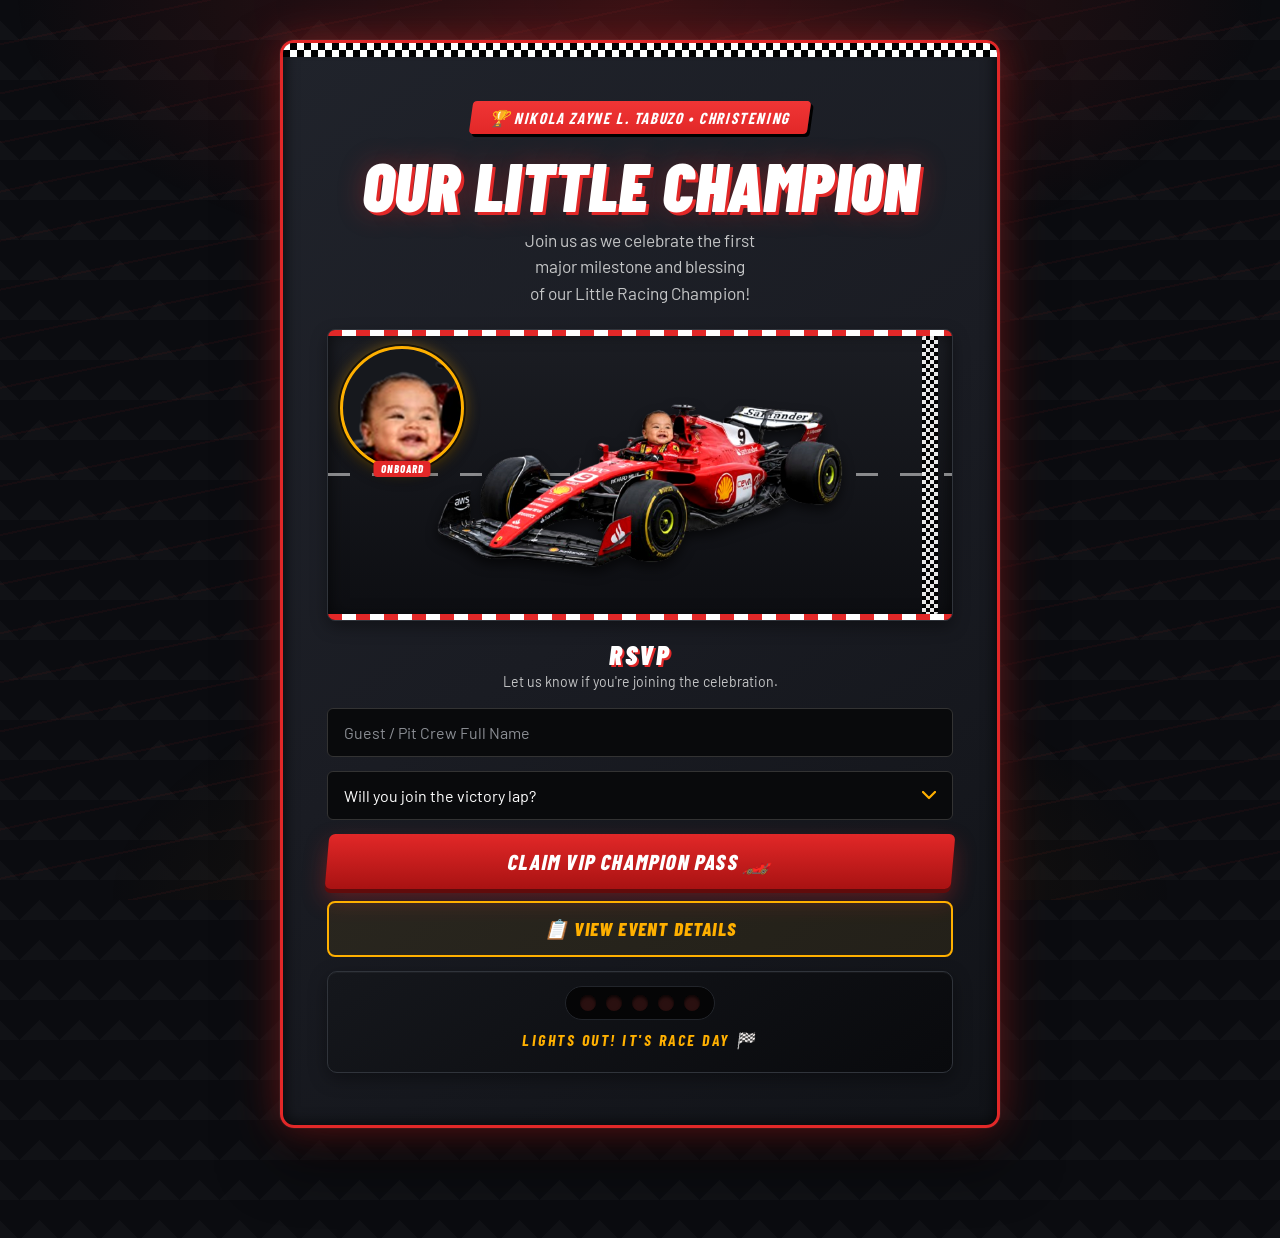
==== index.html @ 33c2bd57 "9/20/206" ====
<!DOCTYPE html>
<html lang="en">

<head>
  <meta charset="UTF-8">
  <meta name="viewport" content="width=device-width, initial-scale=1.0">

  <title>You are Invited for Nikola Zayne's Baptism Ceremony</title>

  <!-- Link preview (shows when the link is shared in Messenger, Viber, Gmail, etc.) -->
  <meta name="description" content="Nov 8, 2026 - Sto. Tomas De Villanueva Parish Church, Pasig. Tap to see the details and RSVP.">
  <meta name="theme-color" content="#e22828">
  <meta property="og:type" content="website">
  <meta property="og:url" content="https://noob3dor.github.io/niknikchristianwelcomeday/">
  <meta property="og:image" content="https://noob3dor.github.io/niknikchristianwelcomeday/images/niknikcar.png">
  <meta property="og:image:alt" content="Nikola Zayne's little racing champion car">
  <meta property="og:title" content="You're invited! Nikola Zayne's Baptism 🏁">
  <meta property="og:description" content="Nov 8, 2026 - Sto. Tomas De Villanueva Parish Church, Pasig. Tap to see the details and RSVP.">

  <!-- Fonts: Barlow Condensed (headlines) + Barlow (body) -->
  <link rel="preconnect" href="https://fonts.googleapis.com">
  <link rel="preconnect" href="https://fonts.gstatic.com" crossorigin>
  <link
    href="https://fonts.googleapis.com/css2?family=Barlow:wght@400;500;600;700&family=Barlow+Condensed:ital,wght@0,600;0,700;1,700;1,800;1,900&display=swap"
    rel="stylesheet">

  <link rel="stylesheet" href="design/style.css">
</head>

<body>

  <div class="invite-card">

  <!-- FLIP CARD: front = track + car + RSVP, back = event details -->
  <div class="flip" id="flip">
  <div class="flip-inner" id="flipInner">

  <!-- FRONT -->
  <div class="flip-face flip-front" id="flipFront">

  <!-- TOP: title -->
  <div class="invite-top">

    <!-- BADGE -->
    <span class="badge">
      🏆 NIKOLA ZAYNE L. TABUZO • CHRISTENING
    </span>


    <!-- MAIN TITLE -->
    <h1>
      OUR LITTLE CHAMPION
    </h1>


    <!-- SUBTITLE -->
    <p class="subtitle">
      Join us as we celebrate the first major milestone and blessing
      of our Little Racing Champion!
    </p>


  </div>
  <!-- /invite-top -->

  <!-- RACE TRACK + CAR + RSVP + DETAILS BUTTON -->
  <div class="invite-bottom">

    <!-- RACE TRACK + F1 CAR (first thing guests see, above the form) -->
    <!--
      If the car looks like it is driving backwards, change
      class="pit-lane" to class="pit-lane face-left"
    -->

    <div
      class="pit-lane"
      id="pitLane"
      role="button"
      tabindex="0"
      aria-label="Watch the race car take a victory lap"
      title="Tap for a victory lap!"
    >

      <span class="track-line"></span>

      <span class="finish-line"></span>

      <!-- close-up of the little driver (zoomed crop of the car photo) -->
      <span class="driver-cam" aria-hidden="true">
        <span class="driver-cam-face"></span>
        <span class="driver-cam-tag">ONBOARD</span>
      </span>

      <div class="car-run" id="carRun">
        <img
          src="images/niknikcar.png"
          class="f1-car"
          alt=""
        >
      </div>

    </div>

    <!-- RSVP -->

    <form
      class="rsvp-form"
      id="rsvpForm"
    >

      <div class="rsvp-head">
        <span class="rsvp-title">RSVP</span>
        <span class="rsvp-note">Let us know if you're joining the celebration.</span>
      </div>


      <label class="sr-only" for="name">Guest full name</label>

      <input
        type="text"
        id="name"
        name="name"
        placeholder="Guest / Pit Crew Full Name"
        autocomplete="name"
        required
      >


      <label class="sr-only" for="attendance">Attendance</label>

      <select
        id="attendance"
        name="attendance"
        required
      >

        <option
          value=""
          disabled
          selected
        >
          Will you join the victory lap?
        </option>

        <option value="Yes, I will be there!">
          🏁 YES! Count me in for the celebration
        </option>

        <option value="Sorry, I can't make it">
          ❌ NO - Out of the Pit Lane
        </option>

      </select>


      <button
        type="submit"
        id="submitBtn"
      >
        CLAIM VIP CHAMPION PASS 🏎️
      </button>

    </form>

    <!-- CONFIRMATION -->

    <div id="confirmation" aria-live="polite"></div>

    <!-- EVENT DETAILS BUTTON -->

    <button
      type="button"
      class="details-toggle"
      id="detailsToggle"
      aria-expanded="false"
      aria-controls="flipBack"
    >
      <span>📋 VIEW EVENT DETAILS</span>
    </button>

    <!-- COUNTDOWN (F1 start lights) -->
    <section class="countdown" aria-label="Countdown to the baptism ceremony">

      <div class="start-lights" aria-hidden="true">
        <i></i><i></i><i></i><i></i><i></i>
      </div>

      <p class="countdown-title" id="countdownTitle">
        LIGHTS OUT IN
      </p>

      <div class="countdown-grid" id="countdown" role="timer">

        <div class="cd-box">
          <span class="cd-num" id="cdDays">--</span>
          <span class="cd-unit">DAYS</span>
        </div>

        <div class="cd-box">
          <span class="cd-num" id="cdHours">--</span>
          <span class="cd-unit">HRS</span>
        </div>

        <div class="cd-box">
          <span class="cd-num" id="cdMins">--</span>
          <span class="cd-unit">MINS</span>
        </div>

        <div class="cd-box">
          <span class="cd-num" id="cdSecs">--</span>
          <span class="cd-unit">SECS</span>
        </div>

      </div>

    </section>

  </div>
  <!-- /invite-bottom -->

  </div>
  <!-- /front -->

  <!-- BACK -->
  <div class="flip-face flip-back" id="flipBack" aria-hidden="true" inert>

    <!-- EVENT DETAILS (on the back of the card) -->

    <section class="race-details" id="raceDetails">

      <div class="race-details-header">

        <span class="checkered-mini">🏁</span>

        <div>
          <span class="details-kicker">
            RACE DAY
          </span>

          <h2>
            EVENT DETAILS
          </h2>
        </div>

        <span class="checkered-mini">🏁</span>

      </div>


      <!-- DATE -->

      <div class="race-detail-item">

        <div class="detail-icon">
          📅
        </div>

        <div class="detail-content">

          <span class="detail-label">
            DATE
          </span>

          <strong>
            November 08, 2026
          </strong>

        </div>

      </div>


      <!-- BAPTISM -->

      <div class="race-detail-item">

        <div class="detail-icon">
          🕊️
        </div>

        <div class="detail-content">

          <span class="detail-label">
            BAPTISM CEREMONY
          </span>

          <strong>
            Starts at 11:00 AM
          </strong>

        </div>

      </div>


      <!-- CHURCH -->

      <div class="race-detail-item long-detail">

        <div class="detail-icon">
          ⛪
        </div>

        <div class="detail-content">

          <span class="detail-label">
            CHURCH
          </span>

          <strong>
            <span class="place-name">Sto. Tomas De Villanueva Parish Church</span>
            <span class="place-address">
              Santolan, Pasig City<br>
              Diocese of Pasig<br>
              151 Evangelista Avenue, Pasig<br>
              Metro Manila
            </span>
          </strong>

          <a
            class="detail-link"
            href="https://www.google.com/maps/search/?api=1&amp;query=Sto.+Tomas+De+Villanueva+Parish+Church+Santolan+Pasig"
            target="_blank"
            rel="noopener"
          >
            🗺️ GET DIRECTIONS
          </a>

        </div>

      </div>


      <!-- RECEPTION -->

      <div class="race-detail-item">

        <div class="detail-icon">
          🏆
        </div>

        <div class="detail-content">

          <span class="detail-label">
            RECEPTION
          </span>

          <strong>
            01:00 PM — 03:00 PM
          </strong>

        </div>

      </div>


      <!-- RECEPTION VENUE -->

      <div class="race-detail-item long-detail">

        <div class="detail-icon">
          📍
        </div>

        <div class="detail-content">

          <span class="detail-label">
            VICTORY PARTY PADDOCK
          </span>

          <strong>
            <span class="place-name">Jollibee Amang Santolan</span>
            <span class="place-address">
              LEVEL 1 AD CENTER SQUARE<br>
              A. Rodriguez Street Corner<br>
              Evangelista Street, Santolan
            </span>
          </strong>

          <a
            class="detail-link"
            href="https://www.google.com/maps/search/?api=1&amp;query=Jollibee+Amang+Santolan+Pasig"
            target="_blank"
            rel="noopener"
          >
            🗺️ GET DIRECTIONS
          </a>

        </div>

      </div>


      <!-- ATTIRE -->

      <div class="race-detail-item">

        <div class="detail-icon">
          👕
        </div>

        <div class="detail-content">

          <span class="detail-label">
            ATTIRE
          </span>

          <strong>
            Any
          </strong>

        </div>

      </div>

    </section>

    <button type="button" class="details-toggle back-toggle" id="backToggle">
      <span>🏁 BACK TO RSVP</span>
    </button>

  </div>
  <!-- /back -->

  </div>
  </div>
  <!-- /flip -->

  </div>


  <!-- VROOM SOUND -->

  <audio
    id="vroomSound"
    preload="auto"
  >
    <source
      src="audio/vroom.mp3"
      type="audio/mpeg"
    >
  </audio>


  <!-- EXISTING RSVP JAVASCRIPT (unchanged) -->

  <script src="js/script.js"></script>


  <!-- VROOM AUTOPLAY - NO BUTTON -->

  <script>

    const vroomSound =
      document.getElementById("vroomSound");

    let vroomPlayed = false;


    function playVroom() {

      if (vroomPlayed) {
        return;
      }

      vroomSound.currentTime = 0;

      const playPromise =
        vroomSound.play();

      if (playPromise !== undefined) {

        playPromise
          .then(() => {

            vroomPlayed = true;

          })
          .catch(() => {

            /*
              Autoplay may be blocked
              by the browser.

              First tap/click will
              automatically retry it.
            */

          });

      }

    }


    /* Try autoplay on page load */

    window.addEventListener(
      "load",
      playVroom
    );


    /*
      Invisible fallback.
      NO START BUTTON.
    */

    document.addEventListener(
      "click",
      playVroom,
      { once: true }
    );

    document.addEventListener(
      "touchstart",
      playVroom,
      { once: true }
    );

  </script>


  <!-- ANIMATIONS: start lights, countdown ticks, car lap, RSVP confetti
       (visual only, does not touch the RSVP logic in js/script.js) -->

  <script>

    (function () {

      const reduceMotion =
        window.matchMedia(
          "(prefers-reduced-motion: reduce)"
        ).matches;


      /* =========================================
         START LIGHTS
         Light up one by one, then LIGHTS OUT
         (the car launches right after)
      ========================================= */

      const lights =
        Array.from(
          document.querySelectorAll(".start-lights i")
        );

      if (!reduceMotion) {

        lights.forEach((light, index) => {

          setTimeout(() => {
            light.classList.add("on");
          }, 500 + index * 260);

        });

        setTimeout(() => {

          lights.forEach((light) => {
            light.classList.remove("on");
          });

        }, 500 + lights.length * 260 + 500);

      }


      /* =========================================
         COUNTDOWN (Nov 8, 2026, 11:00 AM PH time)
      ========================================= */

      const target =
        new Date("2026-11-08T11:00:00+08:00").getTime();

      const daysEl  = document.getElementById("cdDays");
      const hoursEl = document.getElementById("cdHours");
      const minsEl  = document.getElementById("cdMins");
      const secsEl  = document.getElementById("cdSecs");
      const gridEl  = document.getElementById("countdown");
      const titleEl = document.getElementById("countdownTitle");

      const pad =
        (value) => String(value).padStart(2, "0");

      function setNum(element, value) {

        if (element.textContent === value) {
          return;
        }

        element.textContent = value;

        if (!reduceMotion) {

          element.classList.remove("tick");

          void element.offsetWidth;

          element.classList.add("tick");

        }

      }

      let timer = null;

      function tick() {

        const diff =
          target - Date.now();

        if (diff <= 0) {

          titleEl.textContent =
            "LIGHTS OUT! IT'S RACE DAY 🏁";

          gridEl.style.display =
            "none";

          if (timer) {
            clearInterval(timer);
          }

          return;

        }

        const totalSeconds =
          Math.floor(diff / 1000);

        setNum(daysEl,  pad(Math.floor(totalSeconds / 86400)));
        setNum(hoursEl, pad(Math.floor((totalSeconds % 86400) / 3600)));
        setNum(minsEl,  pad(Math.floor((totalSeconds % 3600) / 60)));
        setNum(secsEl,  pad(totalSeconds % 60));

      }

      tick();

      timer =
        setInterval(tick, 1000);


      /* =========================================
         CAR VICTORY LAP
         Tap / click the track (or press Enter)
      ========================================= */

      const pitLane   = document.getElementById("pitLane");
      const carRun    = document.getElementById("carRun");
      const trackLine = pitLane.querySelector(".track-line");

      let lapping = false;

      function playVroomAgain() {

        const sound =
          document.getElementById("vroomSound");

        try {

          sound.currentTime = 0;

          const promise = sound.play();

          if (promise && promise.catch) {
            promise.catch(() => {});
          }

        } catch (error) {
          /* ignore */
        }

      }

      function driveLap(withSound) {

        if (
          reduceMotion ||
          lapping ||
          typeof carRun.animate !== "function"
        ) {
          return;
        }

        lapping = true;

        const dir =
          pitLane.classList.contains("face-left") ? -1 : 1;

        const out  = "calc(50% + " + (dir * 115) + "%)";
        const back = "calc(50% - " + (dir * 115) + "%)";

        const lap =
          carRun.animate(
            [
              { left: "50%", offset: 0, easing: "cubic-bezier(0.7, 0, 1, 0.6)" },
              { left: out,   offset: 0.4 },
              { left: back,  offset: 0.4001, easing: "cubic-bezier(0.12, 0.75, 0.2, 1)" },
              { left: "50%", offset: 1 }
            ],
            { duration: 2200 }
          );

        lap.onfinish = () => {
          lapping = false;
        };

        lap.oncancel = () => {
          lapping = false;
        };

        /* road lines rush past as the car comes back in */

        trackLine.animate(
          [
            { backgroundPosition: (dir * 440) + "px 0" },
            { backgroundPosition: "0 0" }
          ],
          {
            duration: 1300,
            delay: 900,
            easing: "cubic-bezier(0.12, 0.75, 0.2, 1)",
            fill: "backwards"
          }
        );

        /* speed streaks behind the car */

        try {

          carRun.animate(
            [
              { opacity: 0 },
              { opacity: 0.9, offset: 0.08 },
              { opacity: 0.9, offset: 0.4 },
              { opacity: 0 }
            ],
            { duration: 2200, pseudoElement: "::before" }
          );

        } catch (error) {
          /* older browsers: skip the streaks */
        }

        if (withSound) {
          playVroomAgain();
        }

      }

      pitLane.addEventListener("click", () => {
        driveLap(true);
      });

      pitLane.addEventListener("keydown", (event) => {

        if (event.key === "Enter" || event.key === " ") {

          event.preventDefault();

          driveLap(true);

        }

      });


      /* =========================================
         CONFETTI (fires when a guest says YES)
      ========================================= */

      function launchConfetti() {

        if (reduceMotion) {
          return;
        }

        const canvas =
          document.createElement("canvas");

        canvas.className = "confetti";

        document.body.appendChild(canvas);

        const ctx =
          canvas.getContext("2d");

        const dpr =
          Math.min(window.devicePixelRatio || 1, 2);

        function resize() {
          canvas.width  = window.innerWidth  * dpr;
          canvas.height = window.innerHeight * dpr;
        }

        resize();

        const colors = [
          "#e22828",
          "#ff5a5a",
          "#ffb000",
          "#f39c12",
          "#ffffff",
          "#2ecc71"
        ];

        const pieces = [];

        function burst(x, y, angle, spread, count) {

          for (let i = 0; i < count; i++) {

            const a =
              angle + (Math.random() - 0.5) * spread;

            const speed =
              8 + Math.random() * 11;

            pieces.push({
              x: x,
              y: y,
              vx: Math.cos(a) * speed,
              vy: Math.sin(a) * speed,
              w: 6 + Math.random() * 7,
              h: 4 + Math.random() * 6,
              rot: Math.random() * Math.PI * 2,
              vr: (Math.random() - 0.5) * 0.4,
              color: colors[Math.floor(Math.random() * colors.length)],
              flag: Math.random() < 0.08,
              age: 0
            });

          }

        }

        const w = window.innerWidth;
        const h = window.innerHeight;

        /* two cannons from the bottom corners */

        burst(0, h * 0.8, -Math.PI / 3, 0.9, 90);
        burst(w, h * 0.8, (-2 * Math.PI) / 3, 0.9, 90);

        /* second burst from the middle */

        setTimeout(() => {
          burst(w / 2, h * 0.55, -Math.PI / 2, 2.6, 80);
        }, 350);

        function frame() {

          ctx.setTransform(1, 0, 0, 1, 0, 0);

          ctx.clearRect(0, 0, canvas.width, canvas.height);

          for (let i = pieces.length - 1; i >= 0; i--) {

            const p = pieces[i];

            p.age++;

            p.vy += 0.28;

            p.vx *= 0.992;

            p.vy *= 0.992;

            p.x += p.vx;

            p.y += p.vy;

            p.rot += p.vr;

            if (p.y > h + 40 || p.age > 300) {
              pieces.splice(i, 1);
              continue;
            }

            ctx.setTransform(
              dpr, 0, 0, dpr,
              p.x * dpr, p.y * dpr
            );

            ctx.rotate(p.rot);

            if (p.flag) {

              ctx.font = "20px serif";

              ctx.fillText("🏁", -10, 8);

            } else {

              ctx.fillStyle = p.color;

              ctx.fillRect(-p.w / 2, -p.h / 2, p.w, p.h);

            }

          }

          if (pieces.length > 0) {

            requestAnimationFrame(frame);

          } else {

            canvas.remove();

          }

        }

        requestAnimationFrame(frame);

      }

      /* =========================================
         FLIP CARD
         "View event details" turns the card over,
         "Back to RSVP" turns it back
      ========================================= */

      const flip      = document.getElementById("flip");
      const flipInner = document.getElementById("flipInner");
      const frontFace = document.getElementById("flipFront");
      const backFace  = document.getElementById("flipBack");
      const detailsBtn = document.getElementById("detailsToggle");
      const backBtn    = document.getElementById("backToggle");

      let flipped = false;

      /* the card is as tall as the face that is showing */

      function fitFlipHeight() {

        const face = flipped ? backFace : frontFace;

        flipInner.style.height = face.offsetHeight + "px";

      }

      /* once the turn is done, the side facing away is collapsed so its
         (taller) content doesn't add empty scroll space under the card */

      let parkTimer = null;

      function parkHiddenFace() {

        (flipped ? frontFace : backFace).classList.add("is-parked");

      }

      function setFlipped(value) {

        flipped = value;

        clearTimeout(parkTimer);

        frontFace.classList.remove("is-parked");
        backFace.classList.remove("is-parked");

        parkTimer = setTimeout(parkHiddenFace, reduceMotion ? 0 : 850);

        flip.classList.toggle("is-flipped", flipped);

        /* the hidden side can't be focused or read out */

        frontFace.inert = flipped;
        backFace.inert  = !flipped;

        frontFace.setAttribute("aria-hidden", String(flipped));
        backFace.setAttribute("aria-hidden", String(!flipped));

        detailsBtn.setAttribute("aria-expanded", String(flipped));

        fitFlipHeight();

        /* bring the top of the card back into view */

        const top = flip.getBoundingClientRect().top;

        if (top < 0) {

          window.scrollBy({
            top: top - 12,
            behavior: reduceMotion ? "auto" : "smooth"
          });

        }

        (flipped ? backBtn : detailsBtn).focus({ preventScroll: true });

      }

      detailsBtn.addEventListener("click", () => setFlipped(true));

      backBtn.addEventListener("click", () => setFlipped(false));

      document.addEventListener("keydown", (event) => {

        if (event.key === "Escape" && flipped) {
          setFlipped(false);
        }

      });

      /* keep the height right when content changes
         (fonts load, RSVP confirmation appears, window resizes) */

      if (typeof ResizeObserver === "function") {

        const ro = new ResizeObserver(fitFlipHeight);

        ro.observe(frontFace);
        ro.observe(backFace);

      }

      window.addEventListener("resize", fitFlipHeight);

      window.addEventListener("load", fitFlipHeight);

      fitFlipHeight();


      /* Watch the confirmation box (set by js/script.js) */

      const confirmation =
        document.getElementById("confirmation");

      let celebrated = false;

      new MutationObserver(() => {

        if (
          !celebrated &&
          confirmation.classList.contains("attending-msg")
        ) {

          celebrated = true;

          launchConfetti();

          driveLap(true);

        }

      }).observe(
        confirmation,
        { attributes: true, attributeFilter: ["class", "style"] }
      );

    })();

  </script>

</body>

</html>
---- design/style.css ----
:root {
  --bg-color: #0b0c10;
  --card-bg: #1a1c23;
  --accent-color: #e22828;
  --accent-deep: #a81212;
  --secondary-accent: #f39c12;
  --gold: #ffb000;
  --text-color: #ffffff;
  --subtext-color: #c5c6c7;
  --panel: #101216;
  --line: #292d33;

  --font-display:
    "Barlow Condensed",
    "Arial Narrow",
    "Arial Black",
    Arial,
    sans-serif;

  --font-body:
    "Barlow",
    "Segoe UI",
    Arial,
    Helvetica,
    sans-serif;
}


/* =========================================
   RESET
========================================= */

* {
  box-sizing: border-box;
  margin: 0;
  padding: 0;
}


/* Visually hidden (for accessible form labels) */

.sr-only {
  position: absolute;

  width: 1px;
  height: 1px;

  overflow: hidden;

  clip: rect(0, 0, 0, 0);

  white-space: nowrap;
}


/* =========================================
   BODY
========================================= */

body {
  position: relative;

  min-height: 100vh;

  display: flex;
  align-items: center;
  justify-content: center;

  padding: 30px 20px 100px;

  overflow-x: hidden;

  background-color: var(--bg-color);

  background-image:
    linear-gradient(
      45deg,
      rgba(255, 255, 255, 0.025) 25%,
      transparent 25%
    ),
    linear-gradient(
      -45deg,
      rgba(255, 255, 255, 0.025) 25%,
      transparent 25%
    );

  background-size: 40px 40px;

  color: var(--text-color);

  font-family: var(--font-body);
}


/* Red glow + speed streaks behind the card */

body::before {
  content: "";

  position: fixed;

  inset: 0;

  z-index: 0;

  pointer-events: none;

  background:
    radial-gradient(
      ellipse 70% 45% at 50% 0%,
      rgba(226, 40, 40, 0.22),
      transparent 70%
    ),
    radial-gradient(
      ellipse 60% 40% at 50% 100%,
      rgba(243, 156, 18, 0.10),
      transparent 70%
    ),
    repeating-linear-gradient(
      -12deg,
      transparent 0,
      transparent 46px,
      rgba(226, 40, 40, 0.05) 46px,
      rgba(226, 40, 40, 0.05) 48px
    );
}


/* =========================================
   INVITATION CARD
========================================= */

.invite-card {
  position: relative;

  width: 100%;
  max-width: 480px;

  padding: 34px 30px 30px;

  background:
    linear-gradient(
      145deg,
      #20232b 0%,
      var(--card-bg) 50%,
      #111318 100%
    );

  border: 3px solid var(--accent-color);

  border-radius: 14px;

  box-shadow:
    0 0 0 1px rgba(255, 255, 255, 0.04),
    0 0 40px rgba(226, 40, 40, 0.42),
    0 30px 60px rgba(0, 0, 0, 0.55),
    inset 0 0 15px rgba(0, 0, 0, 0.8);

  overflow: visible;

  z-index: 10;

  text-align: center;

  animation:
    cardIn 0.7s cubic-bezier(0.2, 0.8, 0.2, 1) backwards,
    cardGlow 4s ease-in-out 1s infinite;
}


@keyframes cardIn {

  from {
    opacity: 0;
    transform: translateY(18px);
  }

  to {
    opacity: 1;
    transform: translateY(0);
  }

}


/* =========================================
   CHECKERED TOP STRIP
========================================= */

.invite-card::before {
  content: "";

  position: absolute;

  top: 0;
  left: 0;

  width: 100%;
  height: 14px;

  background:
    linear-gradient(
      45deg,
      #000 25%,
      transparent 25%
    ),
    linear-gradient(
      -45deg,
      #000 25%,
      transparent 25%
    ),
    linear-gradient(
      45deg,
      transparent 75%,
      #000 75%
    ),
    linear-gradient(
      -45deg,
      transparent 75%,
      #000 75%
    );

  background-size: 14px 14px;

  background-position:
    0 0,
    0 7px,
    7px -7px,
    -7px 0;

  background-color: #fff;

  border-radius: 10px 10px 0 0;

  z-index: 1;
}


/* =========================================
   CONTENT LAYER
========================================= */

.badge,
h1,
.subtitle,
.countdown,
.race-details,
.rsvp-form,
#confirmation {
  position: relative;
  z-index: 20;
}


/* =========================================
   BADGE
========================================= */

.badge {
  display: inline-block;

  max-width: 100%;

  background:
    linear-gradient(
      180deg,
      #f03535 0%,
      var(--accent-color) 100%
    );

  color: #fff;

  padding: 7px 18px;

  border-radius: 4px;

  font-family: var(--font-display);

  font-size: 0.92rem;

  font-weight: 700;

  font-style: italic;

  margin-top: 12px;
  margin-bottom: 14px;

  text-transform: uppercase;

  letter-spacing: 1.6px;

  line-height: 1.2;

  transform: skew(-8deg);

  box-shadow:
    3px 3px 0 #000;
}


/* =========================================
   MAIN TITLE
========================================= */

h1 {
  font-family: var(--font-display);

  font-size: 3.4rem;

  margin-bottom: 8px;

  color: #fff;

  text-transform: uppercase;

  letter-spacing: 0.5px;

  font-style: italic;

  font-weight: 900;

  line-height: 0.98;

  text-shadow:
    3px 3px 0 var(--accent-color),
    0 0 26px rgba(226, 40, 40, 0.35);
}


/* =========================================
   SUBTITLE
========================================= */

p.subtitle {
  font-family: var(--font-body);

  color: var(--subtext-color);

  max-width: 34ch;

  margin: 0 auto 22px;

  font-size: 1rem;

  font-weight: 400;

  line-height: 1.55;

  text-align: center;

  text-wrap: balance;
}


/* =========================================
   COUNTDOWN
========================================= */

.countdown {
  margin: 0 0 22px;

  padding: 14px 12px 14px;

  background:
    linear-gradient(
      145deg,
      #15171c 0%,
      #090a0d 100%
    );

  border: 1px solid #30343b;

  border-radius: 10px;

  box-shadow:
    0 6px 18px rgba(0, 0, 0, 0.35),
    inset 0 1px 0 rgba(255, 255, 255, 0.04);
}


/* The F1 start lights: the one animated moment on page load */

.start-lights {
  display: flex;

  justify-content: center;

  gap: 10px;

  margin-bottom: 12px;

  padding: 8px 14px;

  width: max-content;
  max-width: 100%;

  margin-left: auto;
  margin-right: auto;

  background: #050506;

  border: 1px solid #22252b;

  border-radius: 999px;
}


.start-lights i {
  display: block;

  width: 16px;
  height: 16px;

  border-radius: 50%;

  background: #2a1010;

  box-shadow:
    inset 0 2px 3px rgba(0, 0, 0, 0.7);

  transition:
    background 0.12s ease,
    box-shadow 0.12s ease;
}


.start-lights i.on {
  background: #ff2a2a;

  box-shadow:
    0 0 10px 2px rgba(255, 42, 42, 0.85),
    0 0 22px 4px rgba(255, 42, 42, 0.45),
    inset 0 -2px 4px rgba(120, 0, 0, 0.6);
}


.countdown-title {
  margin-bottom: 10px;

  color: var(--gold);

  font-family: var(--font-display);

  font-size: 1rem;

  font-weight: 700;

  font-style: italic;

  letter-spacing: 2.5px;

  line-height: 1;
}


.countdown-grid {
  display: grid;

  grid-template-columns: repeat(4, 1fr);

  gap: 8px;
}


.cd-box {
  display: flex;

  flex-direction: column;

  align-items: center;

  gap: 2px;

  padding: 9px 4px 8px;

  background: var(--panel);

  border: 1px solid var(--line);

  border-bottom: 3px solid var(--accent-color);

  border-radius: 6px;
}


.cd-num {
  font-family: var(--font-display);

  font-size: 2.1rem;

  font-weight: 800;

  font-style: italic;

  line-height: 1;

  color: #fff;

  font-variant-numeric: tabular-nums;
}


.cd-unit {
  color: var(--gold);

  font-family: var(--font-body);

  font-size: 0.62rem;

  font-weight: 700;

  letter-spacing: 1.6px;
}


/* =========================================
   EVENT DETAILS
========================================= */

.race-details {
  position: relative;

  margin: 0 0 26px;

  padding: 18px 14px 14px;

  background:
    linear-gradient(
      145deg,
      #15171c 0%,
      #090a0d 100%
    );

  border: 1px solid #30343b;

  border-radius: 10px;

  overflow: hidden;

  box-shadow:
    0 6px 18px rgba(0, 0, 0, 0.35),
    inset 0 1px 0 rgba(255, 255, 255, 0.04);
}


/* =========================================
   RED RACING STRIPE
========================================= */

.race-details::before {
  content: "";

  position: absolute;

  top: 0;
  left: 0;

  width: 100%;
  height: 4px;

  background:
    linear-gradient(
      90deg,
      #e10600 0%,
      #ff3131 50%,
      #e10600 100%
    );
}


/* =========================================
   EVENT DETAILS HEADER
========================================= */

.race-details-header {
  display: flex;

  align-items: center;
  justify-content: center;

  gap: 12px;

  margin-bottom: 15px;

  padding-bottom: 12px;

  border-bottom: 1px solid var(--line);
}


.details-kicker {
  display: block;

  text-align: center;

  color: var(--gold);

  font-family: var(--font-body);

  font-size: 10px;

  font-weight: 800;

  letter-spacing: 3px;

  line-height: 1;
}


.race-details-header h2 {
  margin: 4px 0 0;

  color: #fff;

  font-family: var(--font-display);

  font-size: 1.9rem;

  font-style: italic;

  font-weight: 900;

  letter-spacing: 0.8px;

  line-height: 1;

  text-align: center;
}


.checkered-mini {
  font-size: 20px;
}


/* =========================================
   EVENT DETAIL ITEMS
========================================= */

.race-detail-item {
  display: flex;

  align-items: center;

  gap: 12px;

  margin-bottom: 9px;

  padding: 14px;

  background: var(--panel);

  border: 1px solid var(--line);

  border-left: 4px solid #e10600;

  border-radius: 7px;

  transition:
    transform 0.2s ease,
    border-color 0.2s ease,
    background 0.2s ease;
}


.race-detail-item:last-child {
  margin-bottom: 0;
}


.race-detail-item:hover {
  transform: translateX(3px);

  border-left-color: var(--gold);

  background: #14171c;
}


/* =========================================
   EVENT ICON
========================================= */

.detail-icon {
  flex: 0 0 38px;

  width: 38px;
  height: 38px;

  display: flex;

  align-items: center;
  justify-content: center;

  background:
    linear-gradient(
      145deg,
      #23262e,
      #16181d
    );

  border: 1px solid #363a42;

  border-radius: 8px;

  font-size: 18px;
}


/* =========================================
   EVENT TEXT
========================================= */

.detail-content {
  min-width: 0;

  flex: 1;

  display: flex;

  flex-direction: column;

  align-items: center;

  gap: 5px;

  text-align: center;
}


.detail-label {
  color: var(--gold);

  font-family: var(--font-body);

  font-size: 10.5px;

  font-weight: 800;

  letter-spacing: 1.6px;

  line-height: 1.2;

  text-align: center;
}


.detail-content strong {
  width: 100%;

  color: #f4f4f4;

  font-family: var(--font-body);

  font-size: 15px;

  line-height: 1.5;

  font-weight: 600;

  text-align: center;

  text-wrap: balance;
}


/* =========================================
   LONG DETAILS / ADDRESSES
========================================= */

/*
   CHURCH and VICTORY PARTY PADDOCK:
   bold place name first, softer address below it.
*/

.race-detail-item.long-detail
.detail-content strong {
  display: flex;

  flex-direction: column;

  align-items: center;

  gap: 4px;
}


.place-name {
  color: #fff;

  font-family: var(--font-display);

  font-size: 1.2rem;

  font-weight: 700;

  font-style: italic;

  line-height: 1.15;

  letter-spacing: 0.3px;
}


.place-address {
  color: var(--subtext-color);

  font-size: 13px;

  font-weight: 500;

  line-height: 1.55;
}


/* =========================================
   SMALL ACTION LINKS (directions)
========================================= */

.detail-link {
  display: inline-block;

  margin-top: 4px;

  padding: 6px 14px;

  border: 1px solid rgba(255, 176, 0, 0.55);

  border-radius: 999px;

  color: var(--gold);

  font-family: var(--font-body);

  font-size: 10.5px;

  font-weight: 800;

  letter-spacing: 1.2px;

  text-decoration: none;

  transition:
    background 0.2s ease,
    color 0.2s ease,
    border-color 0.2s ease;
}


.detail-link:hover {
  background: var(--gold);

  border-color: var(--gold);

  color: #111;
}


.detail-link:focus-visible,
.rsvp-form input:focus-visible,
.rsvp-form select:focus-visible,
.rsvp-form button:focus-visible {
  outline: 2px solid var(--gold);

  outline-offset: 2px;
}


/* =========================================
   RSVP FORM
========================================= */

.rsvp-head {
  display: flex;

  flex-direction: column;

  align-items: center;

  gap: 4px;

  margin-bottom: 16px;
}


.rsvp-title {
  color: #fff;

  font-family: var(--font-display);

  font-size: 1.7rem;

  font-weight: 900;

  font-style: italic;

  letter-spacing: 3px;

  line-height: 1;

  text-shadow:
    2px 2px 0 var(--accent-color);
}


.rsvp-note {
  color: var(--subtext-color);

  font-size: 0.88rem;

  line-height: 1.4;
}


.rsvp-form input,
.rsvp-form select,
.rsvp-form button {
  width: 100%;

  padding: 14px 16px;

  margin-bottom: 14px;

  border-radius: 6px;

  border: 1px solid #333;

  background: #090a0c;

  color: #fff;

  font-family: var(--font-body);

  font-size: 1rem;

  outline: none;

  transition:
    border-color 0.2s ease,
    box-shadow 0.2s ease;
}


.rsvp-form input::placeholder {
  color: #8b8e94;
}


/* =========================================
   INPUT FOCUS
========================================= */

.rsvp-form input:focus,
.rsvp-form select:focus {
  border-color: var(--secondary-accent);

  box-shadow:
    0 0 0 3px rgba(243, 156, 18, 0.18);
}


/* =========================================
   SELECT
========================================= */

.rsvp-form select {
  cursor: pointer;

  appearance: none;
  -webkit-appearance: none;

  padding-right: 44px;

  background-image:
    url("data:image/svg+xml,%3Csvg xmlns='http://www.w3.org/2000/svg' width='14' height='9' viewBox='0 0 14 9'%3E%3Cpath d='M1 1l6 6 6-6' fill='none' stroke='%23ffb000' stroke-width='2.2' stroke-linecap='round' stroke-linejoin='round'/%3E%3C/svg%3E");

  background-repeat: no-repeat;

  background-position: right 16px center;
}


.rsvp-form select option {
  background: #14161b;

  color: #fff;
}


/* =========================================
   RSVP BUTTON
========================================= */

.rsvp-form button {
  position: relative;

  overflow: hidden;

  margin-bottom: 6px;

  font-family: var(--font-display);

  background:
    linear-gradient(
      180deg,
      #e22828 0%,
      var(--accent-deep) 100%
    );

  color: #fff;

  font-size: 1.35rem;

  font-weight: 800;

  font-style: italic;

  text-transform: uppercase;

  letter-spacing: 1.2px;

  border: none;

  cursor: pointer;

  transition:
    background 0.2s ease,
    box-shadow 0.1s ease,
    transform 0.1s ease;

  transform: skew(-5deg);

  box-shadow:
    0 4px 0 #610b0b,
    0 10px 22px rgba(226, 40, 40, 0.35);
}


/* Light sweep across the button on hover */

.rsvp-form button::after {
  content: "";

  position: absolute;

  top: 0;
  left: -60%;

  width: 40%;
  height: 100%;

  background:
    linear-gradient(
      90deg,
      transparent,
      rgba(255, 255, 255, 0.3),
      transparent
    );

  transform: skewX(-20deg);

  transition: left 0.6s ease;
}


.rsvp-form button:hover::after {
  left: 130%;
}


/* =========================================
   BUTTON HOVER
========================================= */

.rsvp-form button:hover {
  background:
    linear-gradient(
      180deg,
      #ff3333 0%,
      #c41414 100%
    );

  box-shadow:
    0 2px 0 #610b0b,
    0 8px 18px rgba(226, 40, 40, 0.35);

  transform:
    skew(-5deg)
    translateY(2px);
}


/* =========================================
   BUTTON ACTIVE
========================================= */

.rsvp-form button:active {
  transform:
    skew(-5deg)
    translateY(4px);

  box-shadow:
    0 0 0 #610b0b;
}


/* =========================================
   CONFIRMATION
========================================= */

#confirmation {
  display: none;

  margin-top: 6px;

  padding: 16px 14px;

  background: var(--panel);

  border: 1px solid var(--line);

  border-left: 4px solid var(--gold);

  border-radius: 8px;

  font-family: var(--font-display);

  font-size: 1.45rem;

  font-weight: 800;

  font-style: italic;

  letter-spacing: 0.8px;

  text-transform: uppercase;

  line-height: 1.25;

  text-align: center;

  text-wrap: balance;

  animation:
    confirmIn 0.5s cubic-bezier(0.2, 1.2, 0.3, 1);
}


@keyframes confirmIn {

  from {
    opacity: 0;
    transform: scale(0.92) translateY(8px);
  }

  to {
    opacity: 1;
    transform: scale(1) translateY(0);
  }

}


/* =========================================
   RSVP STATUS
========================================= */

#confirmation.attending-msg,
.attending-msg {
  color: #2ecc71;

  border-left-color: #2ecc71;

  box-shadow:
    0 0 22px rgba(46, 204, 113, 0.18);
}


#confirmation.declined-msg,
.declined-msg {
  color: #f39c12;

  border-left-color: #f39c12;
}


/* =========================================
   F1 CAR
========================================= */

.pit-lane {
  --car-dir: 1;
  --car-h: 150px;
  --cam: 86px;

  position: relative;

  z-index: 30;

  height: 196px;

  margin: 6px 0 20px;

  overflow: hidden;

  border: 1px solid #30343b;

  border-radius: 8px;

  background:
    linear-gradient(
      180deg,
      #1b1d23 0%,
      #0d0e12 100%
    );

  box-shadow:
    inset 0 0 18px rgba(0, 0, 0, 0.7),
    0 6px 16px rgba(0, 0, 0, 0.35);

  cursor: pointer;

  -webkit-tap-highlight-color: transparent;
}


/* car image faces LEFT? add class "face-left" in the HTML */

.pit-lane.face-left {
  --car-dir: -1;
}


.pit-lane:focus-visible {
  outline: 2px solid var(--gold);

  outline-offset: 2px;
}


/* red and white kerbs along the track */

.pit-lane::before,
.pit-lane::after {
  content: "";

  position: absolute;

  left: 0;
  right: 0;

  height: 6px;

  z-index: 1;

  background:
    repeating-linear-gradient(
      90deg,
      var(--accent-color) 0,
      var(--accent-color) 14px,
      #fff 14px,
      #fff 28px
    );
}


.pit-lane::before {
  top: 0;
}


.pit-lane::after {
  bottom: 0;
}


/* dashed road line: rushes past while the car arrives */

.track-line {
  position: absolute;

  left: 0;
  right: 0;

  top: 50%;

  height: 3px;

  margin-top: -1.5px;

  background:
    repeating-linear-gradient(
      90deg,
      rgba(255, 255, 255, 0.5) 0,
      rgba(255, 255, 255, 0.5) 22px,
      transparent 22px,
      transparent 44px
    );

  animation:
    trackRun 1.6s cubic-bezier(0.12, 0.75, 0.2, 1) 2.3s backwards;
}


@keyframes trackRun {

  from {
    background-position:
      calc(var(--car-dir) * 440px)
      0;
  }

  to {
    background-position: 0 0;
  }

}


.finish-line {
  position: absolute;

  top: 6px;
  bottom: 6px;

  right: 14px;

  width: 16px;

  border-radius: 2px;

  opacity: 0.9;

  background:
    conic-gradient(
      #000 25%,
      #fff 0 50%,
      #000 0 75%,
      #fff 0
    )
    0 0 / 8px 8px;
}


.pit-lane.face-left .finish-line {
  right: auto;

  left: 14px;
}


/* the car: drives in after LIGHTS OUT, then idles */

.car-run {
  position: absolute;

  top: 50%;
  left: 50%;

  z-index: 2;

  transform: translate(-50%, -50%);

  animation:
    carDrive 1.6s cubic-bezier(0.12, 0.75, 0.2, 1) 2.3s backwards;
}


@keyframes carDrive {

  from {
    left: calc(50% - var(--car-dir) * 115%);
  }

  to {
    left: 50%;
  }

}


/* speed streaks behind the car while it arrives */

.car-run::before {
  content: "";

  position: absolute;

  top: 50%;
  right: 100%;

  width: 140px;
  height: 34px;

  margin-top: -17px;

  opacity: 0;

  background:
    repeating-linear-gradient(
      180deg,
      rgba(255, 255, 255, 0.55) 0,
      rgba(255, 255, 255, 0.55) 2px,
      transparent 2px,
      transparent 8px
    );

  -webkit-mask-image:
    linear-gradient(90deg, transparent, #000);

  mask-image:
    linear-gradient(90deg, transparent, #000);

  animation:
    trailFade 1.6s ease-out 2.3s backwards;
}


.pit-lane.face-left .car-run::before {
  right: auto;

  left: 100%;

  -webkit-mask-image:
    linear-gradient(270deg, transparent, #000);

  mask-image:
    linear-gradient(270deg, transparent, #000);
}


@keyframes trailFade {

  from {
    opacity: 0.9;
  }

  to {
    opacity: 0;
  }

}


.f1-car {
  display: block;

  height: var(--car-h);

  width: auto;

  max-width: 480px;

  object-fit: contain;

  filter:
    drop-shadow(
      0 6px 6px
      rgba(0, 0, 0, 0.6)
    );

  transition: filter 0.25s ease;

  animation:
    carBob 2.6s ease-in-out 3.9s infinite;
}


.pit-lane:hover .f1-car {
  filter:
    drop-shadow(
      0 6px 6px
      rgba(0, 0, 0, 0.6)
    )
    drop-shadow(
      0 0 10px
      rgba(226, 40, 40, 0.55)
    );
}


@keyframes carBob {

  0%,
  100% {
    transform: translateY(0);
  }

  50% {
    transform: translateY(-2px);
  }

}




/* =========================================
   F1 CAR HOVER
========================================= */



/* =========================================
   TABLET
========================================= */

@media (max-width: 700px) {

  body {
    padding:
      30px
      15px
      100px;
  }


  .invite-card {
    max-width: 450px;

    padding: 30px 26px 27px;
  }


  .pit-lane {
    --car-h: 150px;

    height: 196px;
  }
}


/* =========================================
   MOBILE
========================================= */

@media (max-width: 600px) {

  body {
    padding:
      25px
      12px
      100px;

    align-items: flex-start;
  }


  .invite-card {
    margin-top: 15px;

    padding:
      28px
      16px
      22px;

    border-width: 2px;
  }


  h1 {
    font-size: 2.7rem;
  }


  .badge {
    font-size: 0.78rem;

    padding:
      6px
      12px;

    letter-spacing: 1px;
  }


  p.subtitle {
    font-size: 0.92rem;
  }


  .countdown {
    padding: 12px 8px;
  }


  .cd-num {
    font-size: 1.8rem;
  }


  .race-details {
    margin: 0 0 22px;

    padding:
      16px
      10px
      10px;
  }


  .race-details-header h2 {
    font-size: 1.65rem;
  }


  .race-detail-item {
    gap: 10px;

    padding: 12px 10px;
  }


  .detail-icon {
    flex-basis: 33px;

    width: 33px;
    height: 33px;

    font-size: 16px;
  }


  .detail-content {
    gap: 4px;
  }


  .detail-content strong {
    font-size: 14px;

    line-height: 1.5;
  }


  .place-name {
    font-size: 1.1rem;
  }


  .place-address {
    font-size: 12.5px;
  }


  .detail-label {
    font-size: 10px;
  }


  .rsvp-form button {
    font-size: 1.2rem;
  }


  #confirmation {
    font-size: 1.25rem;
  }


  .pit-lane {
    --car-h: 142px;

    height: 188px;
  }
}


/* =========================================
   SMALL PHONES
========================================= */

@media (max-width: 380px) {

  body {
    padding-left: 8px;
    padding-right: 8px;
  }


  .invite-card {
    padding:
      26px
      12px
      20px;
  }


  h1 {
    font-size: 2.3rem;
  }


  .badge {
    font-size: 0.68rem;

    letter-spacing: 0.5px;
  }


  .start-lights {
    gap: 7px;
  }


  .start-lights i {
    width: 14px;
    height: 14px;
  }


  .cd-num {
    font-size: 1.55rem;
  }


  .race-details-header h2 {
    font-size: 1.45rem;
  }


  .detail-content strong {
    font-size: 13px;

    line-height: 1.5;
  }


  .place-name {
    font-size: 1.02rem;
  }


  .pit-lane {
    --car-h: 128px;
    --cam: 70px;

    height: 172px;
  }
}



/* =========================================
   DESKTOP / LANDSCAPE
   Two columns: title + RSVP on the left,
   event details on the right.
========================================= */

@media (min-width: 900px) {

  body {
    padding:
      40px
      32px
      110px;
  }


  /* one centered column: track + car first, form, then the details button */

  .invite-card {
    max-width: 720px;

    padding: 46px 44px 30px;
  }


  .pit-lane {
    --car-h: 236px;
    --cam: 124px;

    height: 292px;
  }


  .race-details {
    padding: 20px 16px 16px;
  }


  h1 {
    font-size: 4.3rem;
  }


  .badge {
    font-size: 1rem;
  }


  p.subtitle {
    font-size: 1.08rem;
  }


  .cd-num {
    font-size: 2.4rem;
  }

}


/* =========================================
   ANIMATIONS
========================================= */

/* card: slow red glow pulse */

@keyframes cardGlow {

  0%,
  100% {
    box-shadow:
      0 0 0 1px rgba(255, 255, 255, 0.04),
      0 0 40px rgba(226, 40, 40, 0.42),
      0 30px 60px rgba(0, 0, 0, 0.55),
      inset 0 0 15px rgba(0, 0, 0, 0.8);
  }

  50% {
    box-shadow:
      0 0 0 1px rgba(255, 255, 255, 0.04),
      0 0 64px rgba(226, 40, 40, 0.72),
      0 30px 60px rgba(0, 0, 0, 0.55),
      inset 0 0 15px rgba(0, 0, 0, 0.8);
  }

}


/* checkered strip slowly marches */

.invite-card::before {
  animation:
    checkerMarch 2.4s linear infinite;
}


@keyframes checkerMarch {

  from {
    background-position:
      0 0,
      0 7px,
      7px -7px,
      -7px 0;
  }

  to {
    background-position:
      14px 0,
      14px 7px,
      21px -7px,
      7px 0;
  }

}


/* title glow */

h1 {
  animation:
    titleGlow 3.6s ease-in-out 1s infinite;
}


@keyframes titleGlow {

  0%,
  100% {
    text-shadow:
      3px 3px 0 var(--accent-color),
      0 0 26px rgba(226, 40, 40, 0.35);
  }

  50% {
    text-shadow:
      3px 3px 0 var(--accent-color),
      0 0 44px rgba(255, 60, 60, 0.75);
  }

}


/* badge: shine sweeps across every few seconds */

.badge {
  overflow: hidden;
}


.badge::after {
  content: "";

  position: absolute;

  top: 0;
  left: -80%;

  width: 50%;
  height: 100%;

  background:
    linear-gradient(
      90deg,
      transparent,
      rgba(255, 255, 255, 0.55),
      transparent
    );

  transform: skewX(-20deg);

  animation:
    badgeShine 4.5s ease-in-out 1.5s infinite;
}


@keyframes badgeShine {

  0%,
  55% {
    left: -80%;
  }

  100% {
    left: 150%;
  }

}


/* countdown boxes pop in, numbers flip on every tick */

.cd-box {
  animation:
    popIn 0.5s cubic-bezier(0.2, 1.3, 0.3, 1) backwards;
}


.cd-box:nth-child(1) { animation-delay: 0.50s; }
.cd-box:nth-child(2) { animation-delay: 0.58s; }
.cd-box:nth-child(3) { animation-delay: 0.66s; }
.cd-box:nth-child(4) { animation-delay: 0.74s; }


@keyframes popIn {

  from {
    opacity: 0;
    transform: scale(0.7);
  }

  to {
    opacity: 1;
    transform: scale(1);
  }

}


.cd-num.tick {
  animation:
    tickIn 0.35s ease-out;
}


@keyframes tickIn {

  from {
    opacity: 0.2;
    transform: translateY(-35%) scale(0.9);
  }

  to {
    opacity: 1;
    transform: none;
  }

}


/* event details slide in one by one */

.race-detail-item {
  animation:
    itemIn 0.6s cubic-bezier(0.2, 0.8, 0.2, 1)
    calc(0.45s + var(--i, 0) * 0.09s)
    backwards;
}


.race-details .race-detail-item:nth-child(2) { --i: 0; }
.race-details .race-detail-item:nth-child(3) { --i: 1; }
.race-details .race-detail-item:nth-child(4) { --i: 2; }
.race-details .race-detail-item:nth-child(5) { --i: 3; }
.race-details .race-detail-item:nth-child(6) { --i: 4; }
.race-details .race-detail-item:nth-child(7) { --i: 5; }


@keyframes itemIn {

  from {
    opacity: 0;
    transform: translateX(-26px);
  }

  to {
    opacity: 1;
    transform: none;
  }

}


/* =========================================
   FLIP CARD
   Front: track + car + RSVP
   Back:  event details
========================================= */

.flip {
  perspective: 1800px;
}


.flip-inner {
  position: relative;

  transform-style: preserve-3d;

  transition:
    transform 0.75s cubic-bezier(0.4, 0.1, 0.2, 1),
    height 0.5s ease;
}


.flip.is-flipped .flip-inner {
  transform: rotateY(180deg);
}


.flip-face {
  display: flow-root;

  width: 100%;

  -webkit-backface-visibility: hidden;
  backface-visibility: hidden;
}


.flip-front {
  position: relative;
}


.flip-back {
  position: absolute;

  top: 0;
  left: 0;

  transform: rotateY(180deg);
}


/* the side that faces away, after the turn */

.flip-face.is-parked {
  max-height: 0;

  overflow: hidden;

  visibility: hidden;
}


.back-toggle {
  margin-top: 16px;
}


/* =========================================
   ONBOARD CAM
   Zoomed close-up of the little driver, so
   the face is clear even on small phones
========================================= */

.driver-cam {
  position: absolute;

  top: 16px;
  left: 12px;

  z-index: 3;

  width: var(--cam);
  height: var(--cam);

  pointer-events: none;
}


.driver-cam-face {
  display: block;

  width: 100%;
  height: 100%;

  border-radius: 50%;

  border: 3px solid var(--gold);

  background-color: #16181d;

  background-image: url("../images/niknikcar.png");

  background-repeat: no-repeat;

  /* crop window = 150px of the 1352px photo, centred on the face */

  background-size: calc(var(--cam) * 9.013) auto;

  background-position:
    calc(var(--cam) * -4.413)
    calc(var(--cam) * -0.92);

  box-shadow:
    0 0 0 2px rgba(0, 0, 0, 0.6),
    0 0 16px rgba(255, 176, 0, 0.45),
    0 6px 14px rgba(0, 0, 0, 0.6);
}


.driver-cam-tag {
  position: absolute;

  left: 50%;
  bottom: -7px;

  transform: translateX(-50%);

  padding: 1px 7px;

  border-radius: 4px;

  background: var(--accent-color);

  color: #fff;

  font-family: var(--font-display);

  font-size: 0.68rem;

  font-weight: 800;

  font-style: italic;

  letter-spacing: 1px;

  line-height: 1.3;

  white-space: nowrap;
}


/* =========================================
   EVENT DETAILS BUTTON
========================================= */

.details-toggle {
  position: relative;

  z-index: 20;

  display: block;

  width: 100%;

  margin: 6px 0 14px;

  padding: 14px 16px;

  font-family: var(--font-display);

  font-size: 1.2rem;

  font-weight: 800;

  font-style: italic;

  text-transform: uppercase;

  letter-spacing: 1.2px;

  color: var(--gold);

  background: rgba(255, 176, 0, 0.07);

  border: 2px solid var(--gold);

  border-radius: 8px;

  cursor: pointer;

  transition:
    background 0.2s ease,
    color 0.2s ease,
    transform 0.1s ease;
}


.details-toggle:hover {
  background: var(--gold);

  color: #14110a;
}


.details-toggle:active {
  transform: scale(0.98);
}


.details-toggle:focus-visible {
  outline: 2px solid #fff;

  outline-offset: 3px;
}


/* =========================================
   CONFIRMATION + SURPRISE ICON
========================================= */

#confirmation.attending-msg {
  display: flex;

  flex-direction: column;

  align-items: center;

  gap: 6px;
}


.surprise-icon {
  display: block;

  font-size: 4.2rem;

  line-height: 1;

  filter: drop-shadow(0 6px 10px rgba(0, 0, 0, 0.55));

  animation:
    surprisePop 0.9s cubic-bezier(0.2, 1.4, 0.3, 1) 0.15s backwards,
    surpriseWiggle 2.2s ease-in-out 1.1s infinite;
}


@keyframes surprisePop {

  0% {
    opacity: 0;
    transform: scale(0) rotate(-40deg);
  }

  70% {
    opacity: 1;
    transform: scale(1.35) rotate(12deg);
  }

  100% {
    transform: scale(1) rotate(0);
  }

}


@keyframes surpriseWiggle {

  0%,
  100% {
    transform: rotate(0) scale(1);
  }

  25% {
    transform: rotate(-8deg) scale(1.08);
  }

  75% {
    transform: rotate(8deg) scale(1.08);
  }

}


/* confetti canvas (created by the script when a guest says YES) */

.confetti {
  position: fixed;

  inset: 0;

  width: 100%;
  height: 100%;

  z-index: 9999;

  pointer-events: none;
}


/* =========================================
   REDUCED MOTION
========================================= */

@media (prefers-reduced-motion: reduce) {

  *,
  *::before,
  *::after {
    animation: none !important;

    transition: none !important;
  }

}
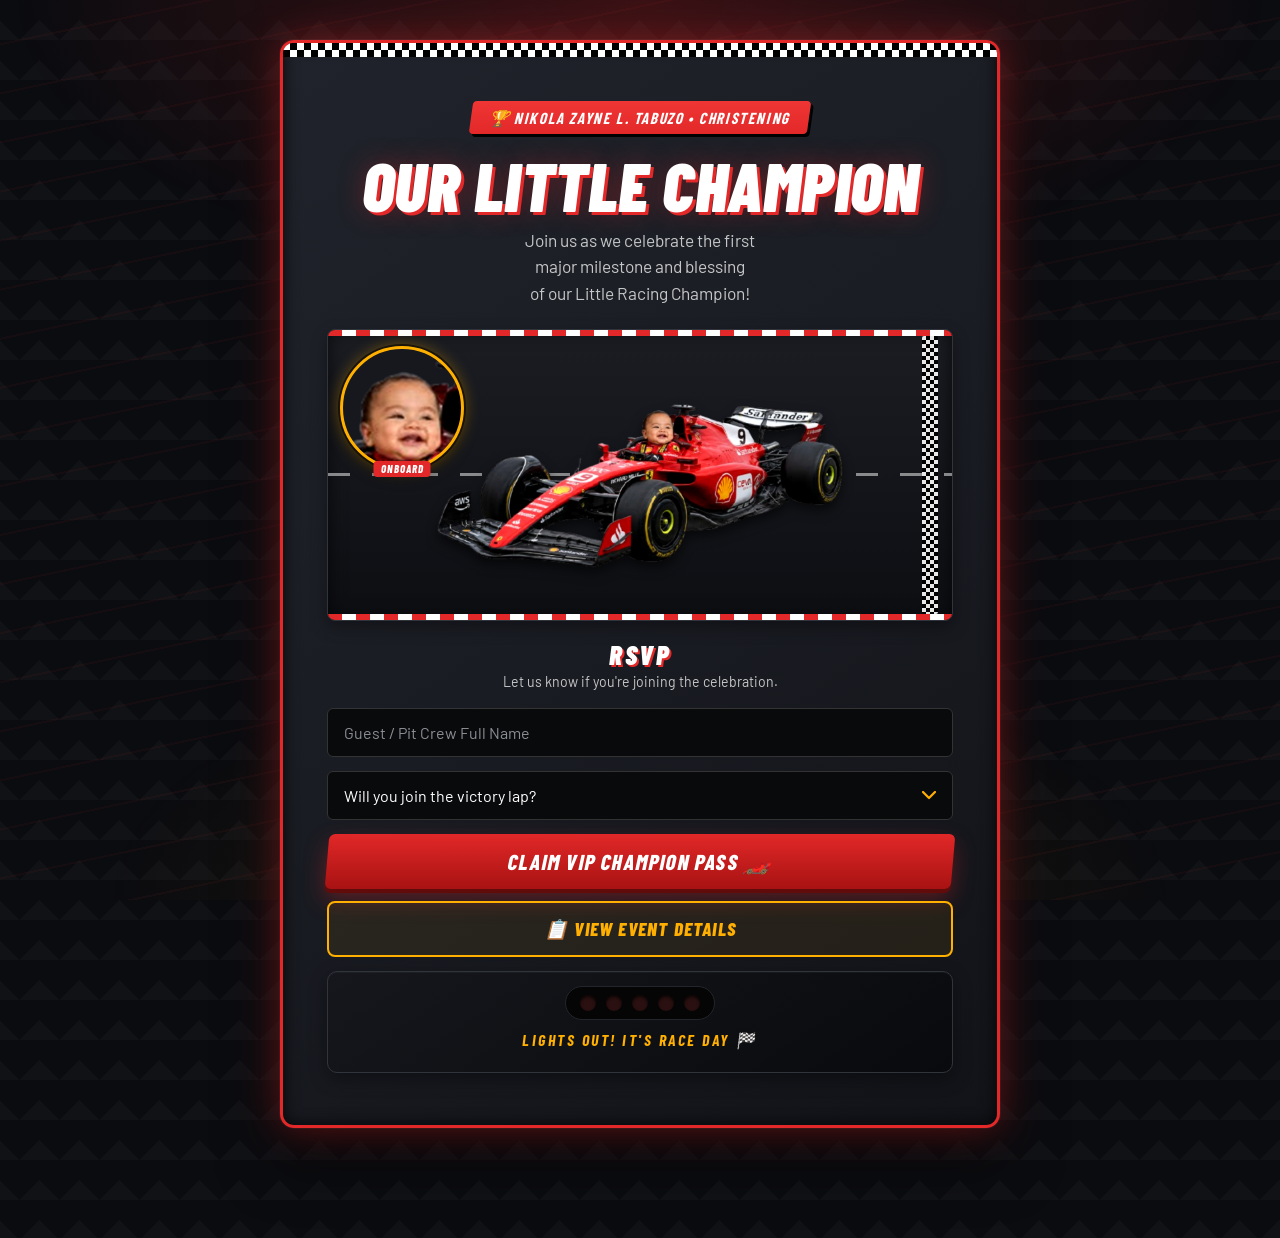
==== commit 2bcf4a11: "9/20/2026" ====
--- a/index.html
+++ b/index.html
@@ -33,8 +33,6 @@
 
   <!-- FLIP CARD: front = track + car + RSVP, back = event details -->
   <div class="flip" id="flip">
-  <div class="flip-inner" id="flipInner">
-
   <!-- FRONT -->
   <div class="flip-face flip-front" id="flipFront">
 
@@ -222,7 +220,7 @@
   <!-- /front -->
 
   <!-- BACK -->
-  <div class="flip-face flip-back" id="flipBack" aria-hidden="true" inert>
+  <div class="flip-face flip-back is-off" id="flipBack">
 
     <!-- EVENT DETAILS (on the back of the card) -->
 
@@ -422,7 +420,6 @@
   </div>
   <!-- /back -->
 
-  </div>
   </div>
   <!-- /flip -->
 
@@ -921,78 +918,99 @@
       /* =========================================
          FLIP CARD
          "View event details" turns the card over,
-         "Back to RSVP" turns it back
+         "Back to RSVP" turns it back.
+         Only one side is on screen at a time, and 3D is used only
+         while it turns, so the animated track never flickers.
       ========================================= */
 
-      const flip      = document.getElementById("flip");
-      const flipInner = document.getElementById("flipInner");
-      const frontFace = document.getElementById("flipFront");
-      const backFace  = document.getElementById("flipBack");
+      const flip       = document.getElementById("flip");
+      const frontFace  = document.getElementById("flipFront");
+      const backFace   = document.getElementById("flipBack");
       const detailsBtn = document.getElementById("detailsToggle");
       const backBtn    = document.getElementById("backToggle");
 
       let flipped = false;
-
-      /* the card is as tall as the face that is showing */
-
-      function fitFlipHeight() {
-
-        const face = flipped ? backFace : frontFace;
-
-        flipInner.style.height = face.offsetHeight + "px";
+      let turning = false;
+
+      function showSide() {
+
+        frontFace.classList.toggle("is-off", flipped);
+        backFace.classList.toggle("is-off", !flipped);
+
+        detailsBtn.setAttribute("aria-expanded", String(flipped));
+
+        /* bring the top of the card back into view */
+
+        const top = flip.getBoundingClientRect().top;
+
+        if (top < 0) {
+          window.scrollBy(0, top - 12);
+        }
+
+        (flipped ? backBtn : detailsBtn).focus({ preventScroll: true });
 
       }
 
-      /* once the turn is done, the side facing away is collapsed so its
-         (taller) content doesn't add empty scroll space under the card */
-
-      let parkTimer = null;
-
-      function parkHiddenFace() {
-
-        (flipped ? frontFace : backFace).classList.add("is-parked");
+      function setFlipped(value) {
+
+        if (turning || value === flipped) {
+          return;
+        }
+
+        flipped = value;
+
+        if (reduceMotion || typeof flip.animate !== "function") {
+
+          showSide();
+
+          return;
+
+        }
+
+        turning = true;
+
+        /* edge-on, swap the side, then turn the new side into view */
+
+        turnFrom(0, 90, "ease-in", () => {
+
+          showSide();
+
+          turnFrom(-90, 0, "ease-out", () => {
+            turning = false;
+          });
+
+        });
 
       }
 
-      function setFlipped(value) {
-
-        flipped = value;
-
-        clearTimeout(parkTimer);
-
-        frontFace.classList.remove("is-parked");
-        backFace.classList.remove("is-parked");
-
-        parkTimer = setTimeout(parkHiddenFace, reduceMotion ? 0 : 850);
-
-        flip.classList.toggle("is-flipped", flipped);
-
-        /* the hidden side can't be focused or read out */
-
-        frontFace.inert = flipped;
-        backFace.inert  = !flipped;
-
-        frontFace.setAttribute("aria-hidden", String(flipped));
-        backFace.setAttribute("aria-hidden", String(!flipped));
-
-        detailsBtn.setAttribute("aria-expanded", String(flipped));
-
-        fitFlipHeight();
-
-        /* bring the top of the card back into view */
-
-        const top = flip.getBoundingClientRect().top;
-
-        if (top < 0) {
-
-          window.scrollBy({
-            top: top - 12,
-            behavior: reduceMotion ? "auto" : "smooth"
-          });
-
-        }
-
-        (flipped ? backBtn : detailsBtn).focus({ preventScroll: true });
+      /* one half of the turn; "done" also runs if the browser cancels it,
+         so the button can never get stuck */
+
+      function turnFrom(fromDeg, toDeg, easing, done) {
+
+        const persp = "perspective(1600px) ";
+
+        const anim = flip.animate(
+          [
+            { transform: persp + "rotateY(" + fromDeg + "deg)" },
+            { transform: persp + "rotateY(" + toDeg + "deg)" }
+          ],
+          { duration: 260, easing: easing }
+        );
+
+        let finished = false;
+
+        function end() {
+
+          if (!finished) {
+            finished = true;
+            done();
+          }
+
+        }
+
+        anim.onfinish = end;
+        anim.oncancel = end;
 
       }
 
@@ -1007,24 +1025,6 @@
         }
 
       });
-
-      /* keep the height right when content changes
-         (fonts load, RSVP confirmation appears, window resizes) */
-
-      if (typeof ResizeObserver === "function") {
-
-        const ro = new ResizeObserver(fitFlipHeight);
-
-        ro.observe(frontFace);
-        ro.observe(backFace);
-
-      }
-
-      window.addEventListener("resize", fitFlipHeight);
-
-      window.addEventListener("load", fitFlipHeight);
-
-      fitFlipHeight();
 
 
       /* Watch the confirmation box (set by js/script.js) */
@@ -1060,4 +1060,4 @@
 
 </body>
 
-</html>
+</html>
--- a/design/style.css
+++ b/design/style.css
@@ -1201,6 +1201,12 @@
 
   margin: 6px 0 20px;
 
+  /* own compositor layer: the card's pulsing glow can't repaint it */
+
+  isolation: isolate;
+
+  transform: translateZ(0);
+
   overflow: hidden;
 
   border: 1px solid #30343b;
@@ -1460,6 +1466,10 @@
     );
 
   transition: filter 0.25s ease;
+
+  /* keeps the shadowed car cached as one layer while it bobs */
+
+  will-change: transform;
 
   animation:
     carBob 2.6s ease-in-out 3.9s infinite;
@@ -2020,60 +2030,17 @@
    Back:  event details
 ========================================= */
 
-.flip {
-  perspective: 1800px;
-}
-
-
-.flip-inner {
-  position: relative;
-
-  transform-style: preserve-3d;
-
-  transition:
-    transform 0.75s cubic-bezier(0.4, 0.1, 0.2, 1),
-    height 0.5s ease;
-}
-
-
-.flip.is-flipped .flip-inner {
-  transform: rotateY(180deg);
-}
-
+/* Only one side is shown at a time. The turn itself is a short
+   rotateY animation run by the script, so no permanent 3D layers
+   sit around the animated track. */
 
 .flip-face {
   display: flow-root;
-
-  width: 100%;
-
-  -webkit-backface-visibility: hidden;
-  backface-visibility: hidden;
-}
-
-
-.flip-front {
-  position: relative;
-}
-
-
-.flip-back {
-  position: absolute;
-
-  top: 0;
-  left: 0;
-
-  transform: rotateY(180deg);
-}
-
-
-/* the side that faces away, after the turn */
-
-.flip-face.is-parked {
-  max-height: 0;
-
-  overflow: hidden;
-
-  visibility: hidden;
+}
+
+
+.flip-face.is-off {
+  display: none;
 }
 
 
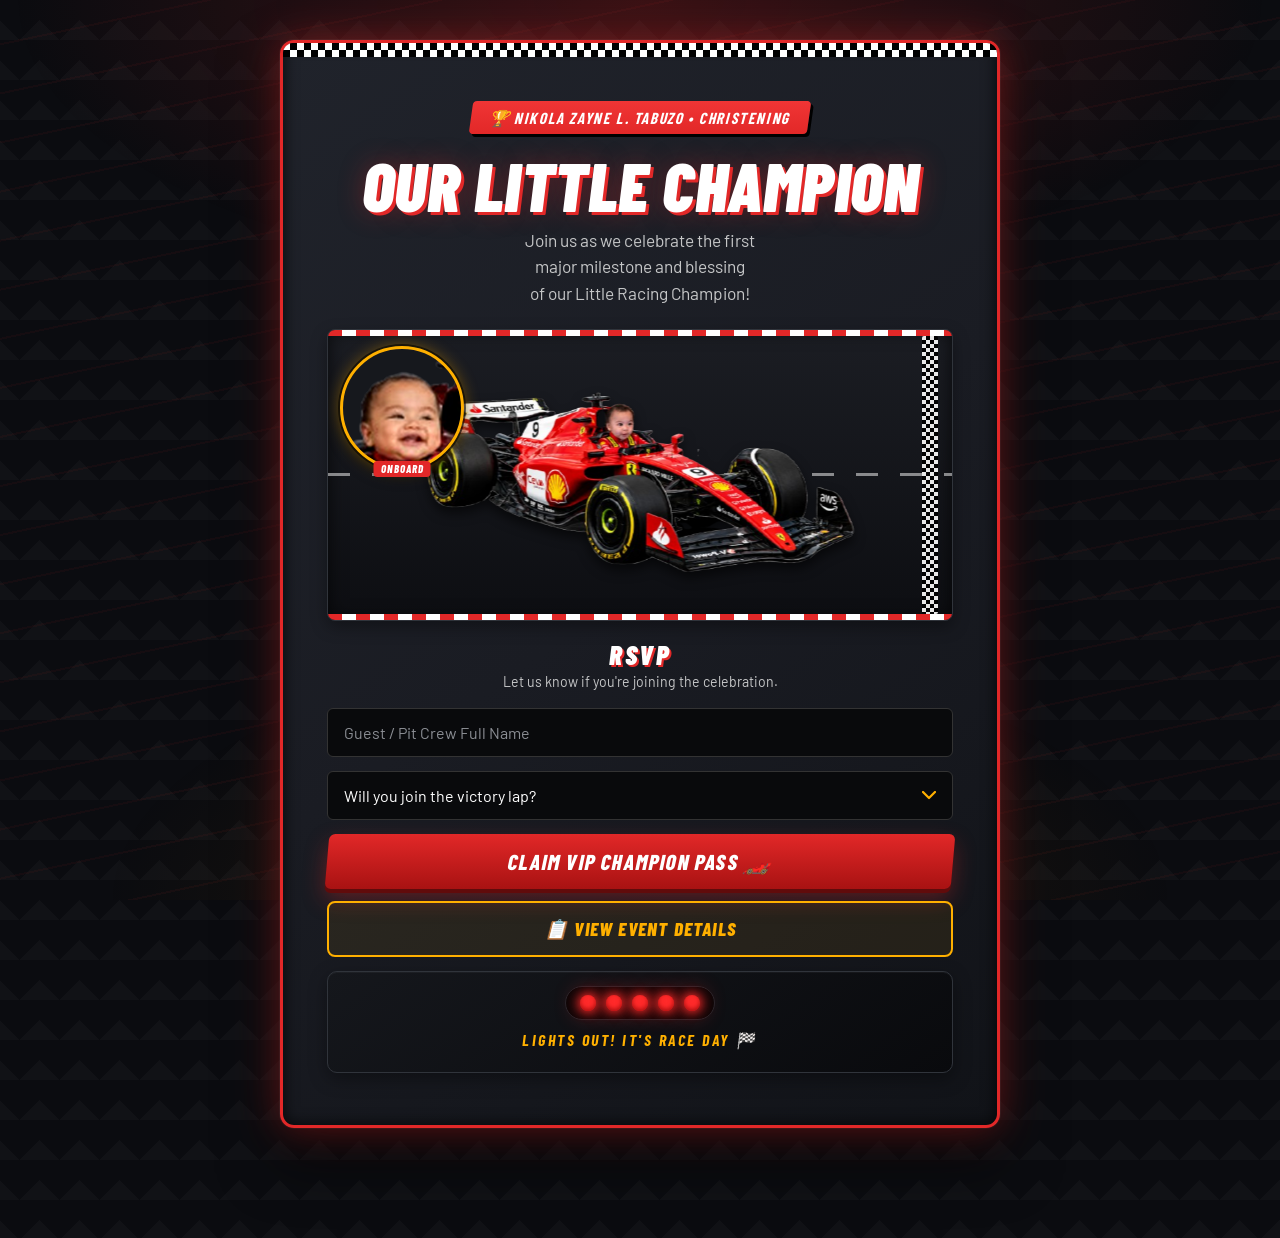
==== commit f2d01ccd: "Update print statement from 'Hello' to 'Goodbye'" ====
--- a/index.html
+++ b/index.html
@@ -91,7 +91,7 @@
 
       <div class="car-run" id="carRun">
         <img
-          src="images/niknikcar.png"
+          src="images/niknik3.png"
           class="f1-car"
           alt=""
         >
@@ -1060,4 +1060,4 @@
 
 </body>
 
-</html>+</html>
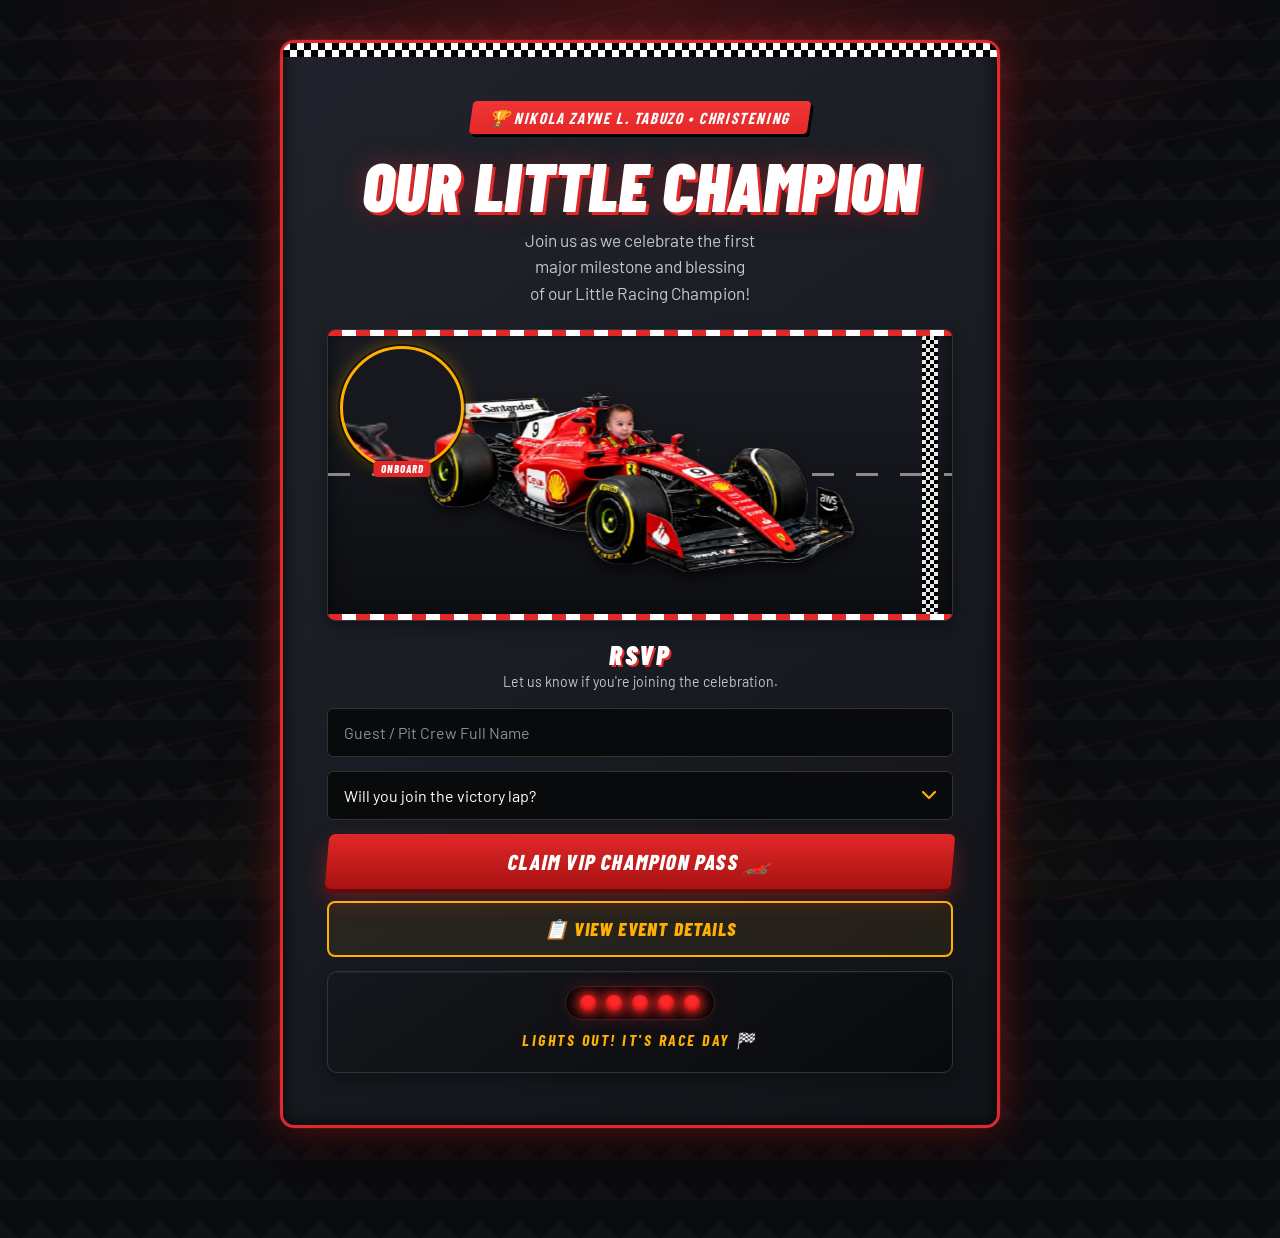
==== commit e5af286f: "Update index.html" ====
--- a/index.html
+++ b/index.html
@@ -53,9 +53,7 @@
 
     <!-- SUBTITLE -->
     <p class="subtitle">
-      Join us as we celebrate the first major milestone and blessing
-      of our Little Racing Champion!
-    </p>
+      Join us as we celebrate the first major milestone and blessing of our Little Racing Champion!</p>
 
 
   </div>
--- a/design/style.css
+++ b/design/style.css
@@ -2082,7 +2082,7 @@
 
   background-color: #16181d;
 
-  background-image: url("../images/niknikcar.png");
+  background-image: url("../images/niknik3.png");
 
   background-repeat: no-repeat;
 
@@ -2295,4 +2295,4 @@
     transition: none !important;
   }
 
-}+}
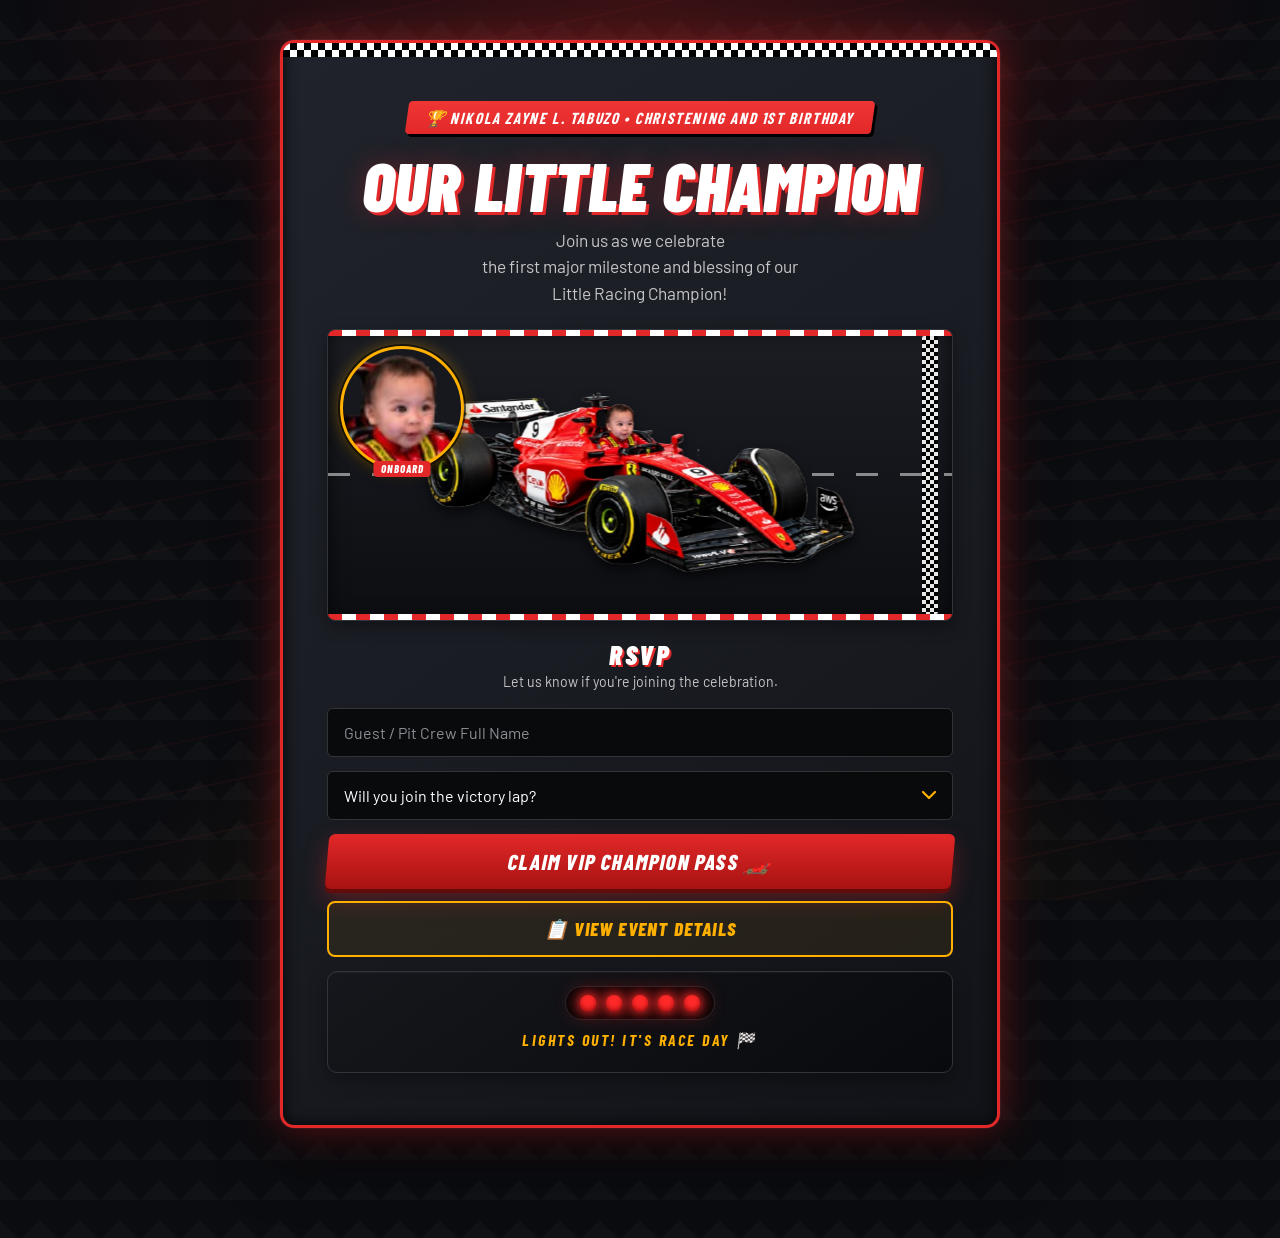
==== commit d55f19af: "Change greeting from 'Hello' to 'Goodbye'" ====
--- a/index.html
+++ b/index.html
@@ -41,7 +41,7 @@
 
     <!-- BADGE -->
     <span class="badge">
-      🏆 NIKOLA ZAYNE L. TABUZO • CHRISTENING
+      🏆 NIKOLA ZAYNE L. TABUZO • CHRISTENING AND 1st BIRTHDAY
     </span>
 
 
@@ -52,10 +52,7 @@
 
 
     <!-- SUBTITLE -->
-    <p class="subtitle">
-      Join us as we celebrate the first major milestone and blessing of our Little Racing Champion!</p>
-
-
+    <p class="subtitle">Join us as we celebrate <br> the first major milestone and blessing of our Little Racing Champion!</p>
   </div>
   <!-- /invite-top -->
 
--- a/design/style.css
+++ b/design/style.css
@@ -2072,27 +2072,19 @@
 
 .driver-cam-face {
   display: block;
-
   width: 100%;
   height: 100%;
-
   border-radius: 50%;
-
   border: 3px solid var(--gold);
-
   background-color: #16181d;
-
   background-image: url("../images/niknik3.png");
-
   background-repeat: no-repeat;
 
   /* crop window = 150px of the 1352px photo, centred on the face */
-
-  background-size: calc(var(--cam) * 9.013) auto;
-
+  background-size: calc(var(--cam) * 9) auto;
   background-position:
-    calc(var(--cam) * -4.413)
-    calc(var(--cam) * -0.92);
+    calc(var(--cam) * -3.623) /*Left and right*/
+    calc(var(--cam) * -0.92); /*up and down*/
 
   box-shadow:
     0 0 0 2px rgba(0, 0, 0, 0.6),
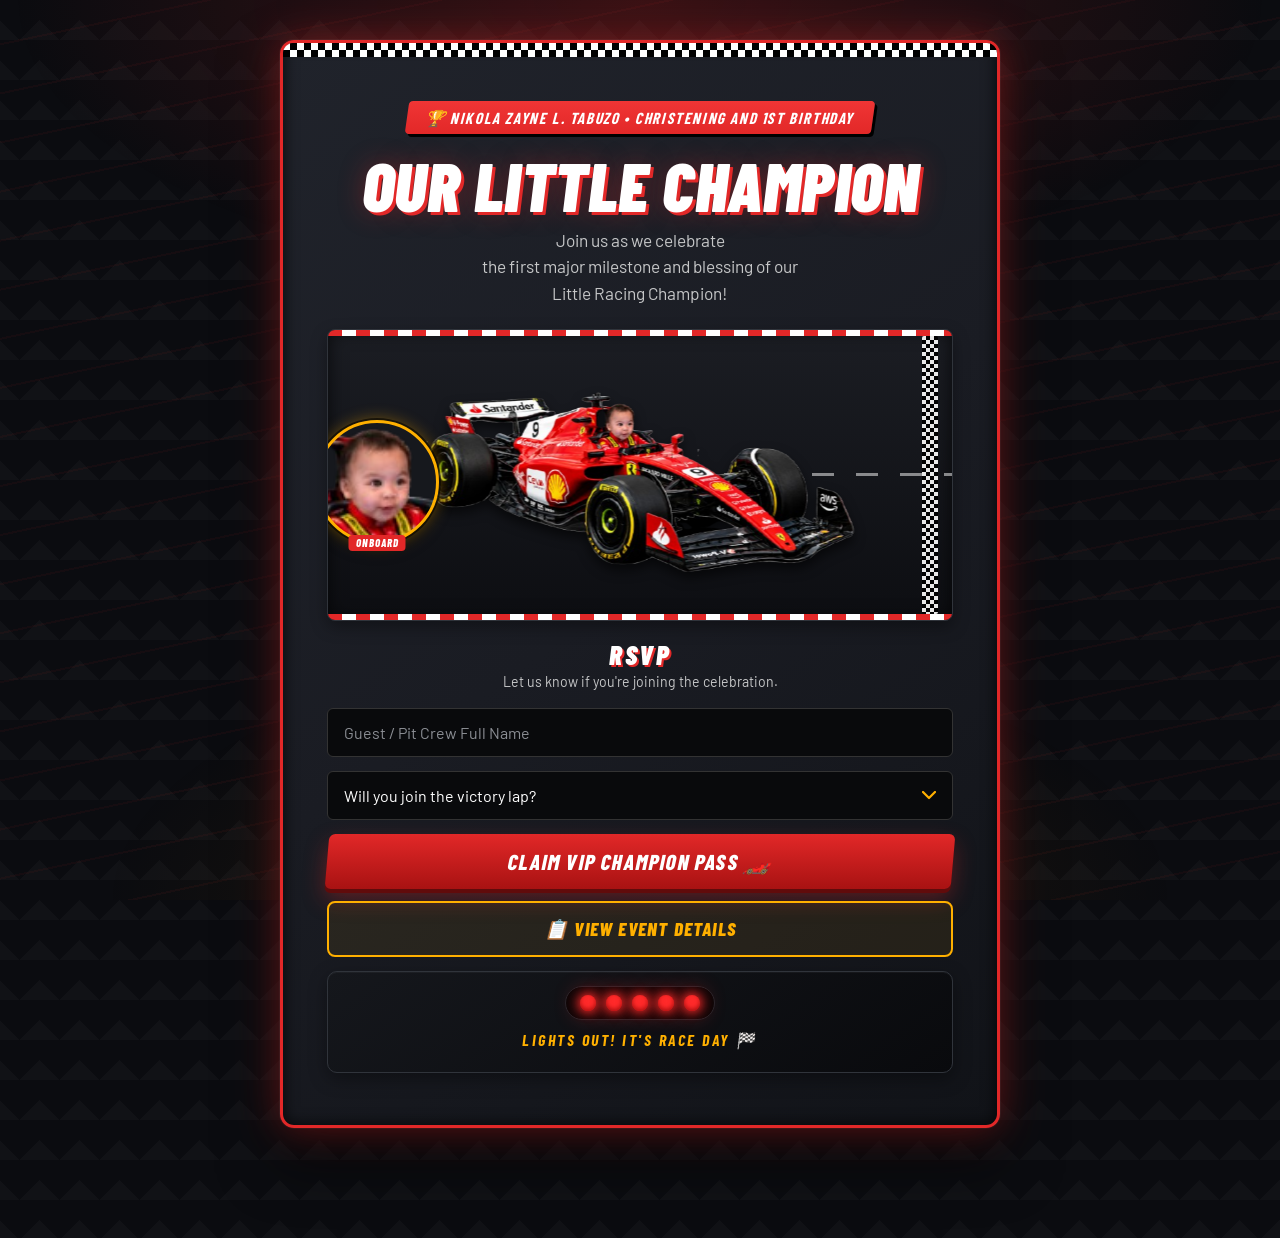
==== commit 7af80883: "wrap pitlane" ====
--- a/index.html
+++ b/index.html
@@ -64,7 +64,7 @@
       If the car looks like it is driving backwards, change
       class="pit-lane" to class="pit-lane face-left"
     -->
-
+<div class="pit-lane-wrap">
     <div
       class="pit-lane"
       id="pitLane"
@@ -93,7 +93,7 @@
       </div>
 
     </div>
-
+</div>
     <!-- RSVP -->
 
     <form
--- a/design/style.css
+++ b/design/style.css
@@ -2058,8 +2058,8 @@
 .driver-cam {
   position: absolute;
 
-  top: 16px;
-  left: 12px;
+  top: 90px;
+  left: -13px;
 
   z-index: 3;
 
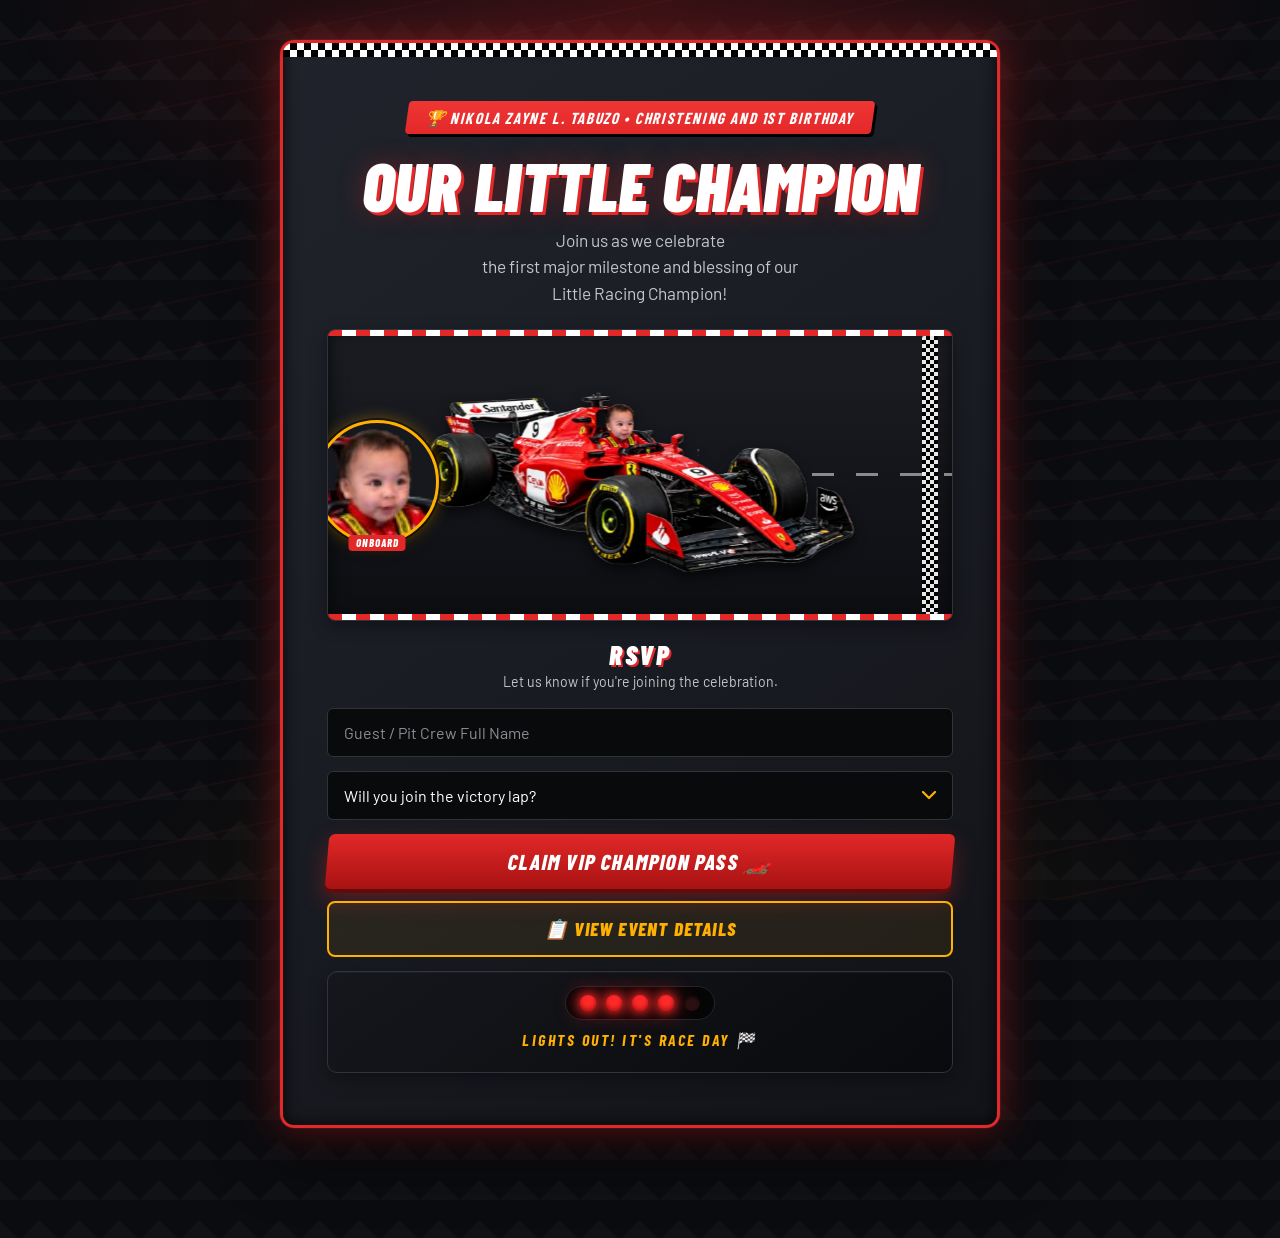
==== commit c842a010: "Latest" ====
--- a/index.html
+++ b/index.html
@@ -62,10 +62,9 @@
     <!-- RACE TRACK + F1 CAR (first thing guests see, above the form) -->
     <!--
       If the car looks like it is driving backwards, change
-      class="pit-lane" to class="pit-lane face-left"
+      class="pit-lane" to class="pit-lane face-left":
     -->
-<div class="pit-lane-wrap">
-    <div
+   <div
       class="pit-lane"
       id="pitLane"
       role="button"
@@ -93,7 +92,6 @@
       </div>
 
     </div>
-</div>
     <!-- RSVP -->
 
     <form
